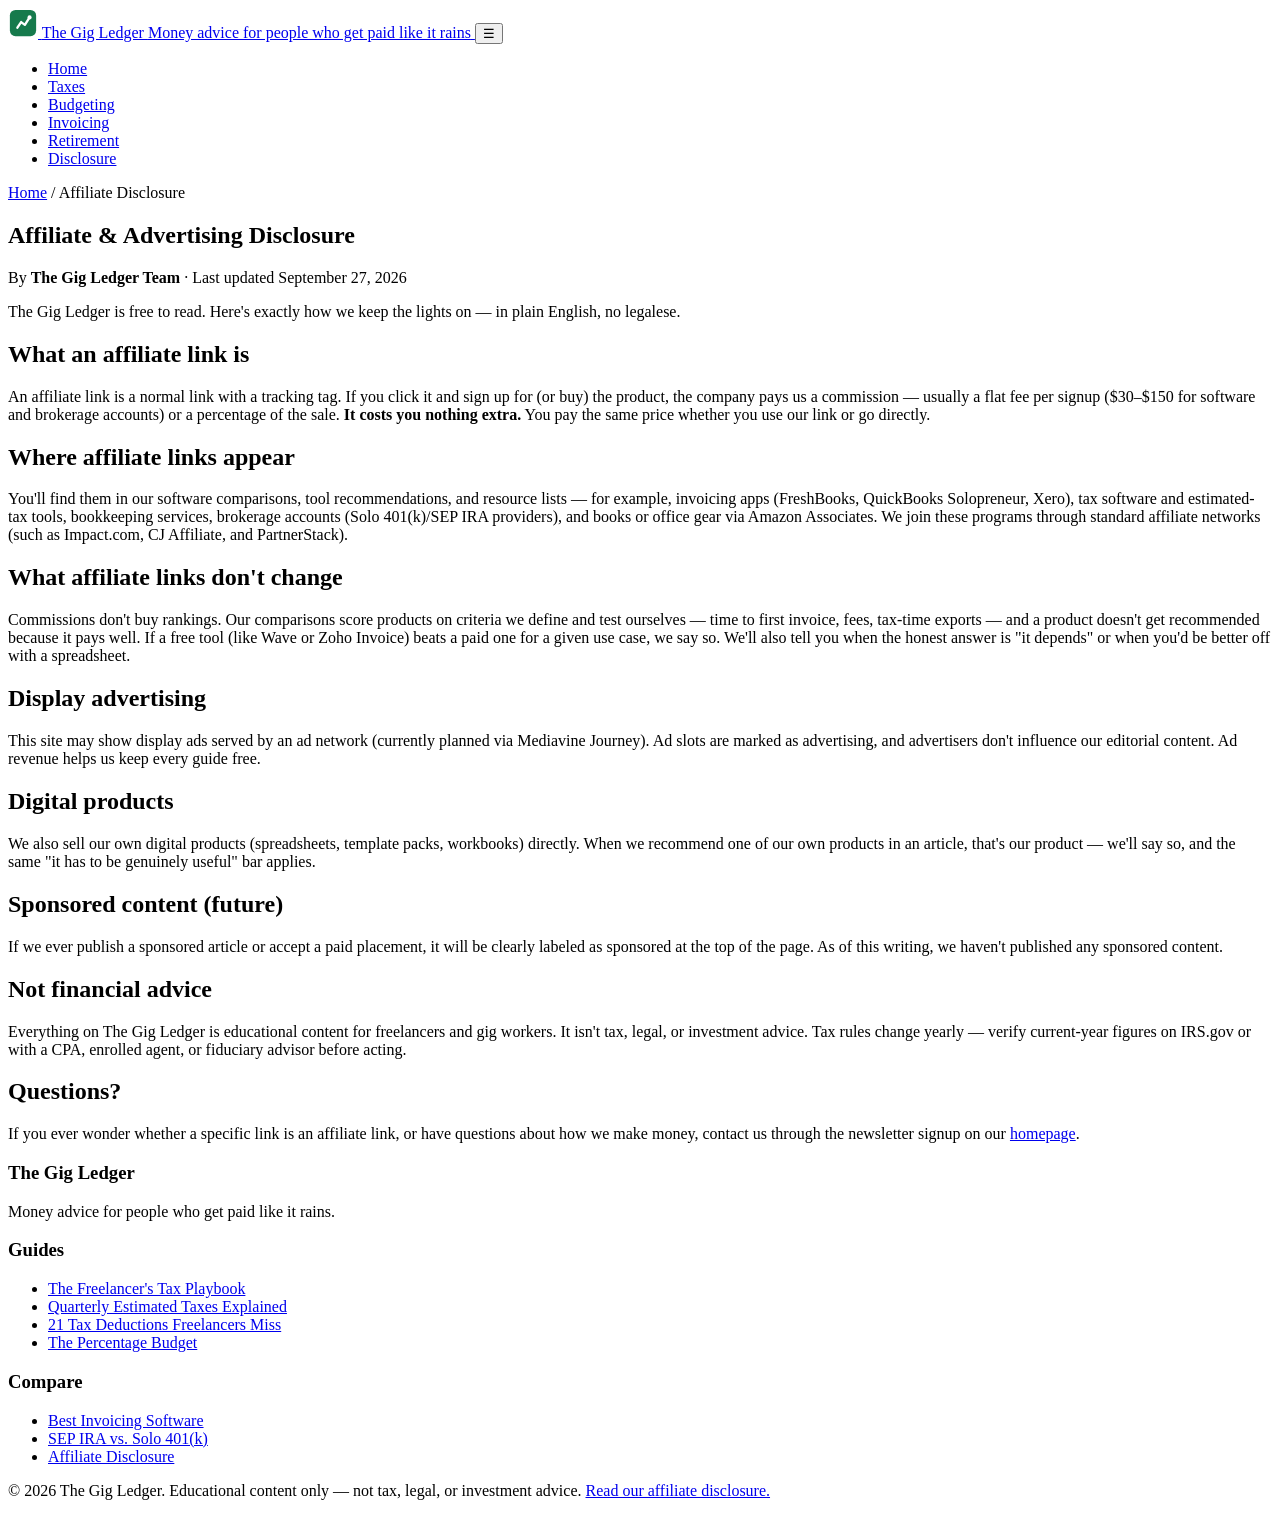
==== disclosure.html @ 4f0d86ac "Initial upload: The Gig Ledger - freelancer finance" ====
<!DOCTYPE html>
<html lang="en">
<head>
  <meta charset="UTF-8">
  <meta name="viewport" content="width=device-width, initial-scale=1.0">
  <!-- MEDIVAVINE/JOURNEY: paste ad network script here -->
  <title>Affiliate &amp; Advertising Disclosure — The Gig Ledger</title>
  <meta name="description" content="How The Gig Ledger makes money: plain-English disclosure of affiliate links, commissions, and display advertising.">
  <meta property="og:title" content="Affiliate & Advertising Disclosure — The Gig Ledger">
  <meta property="og:description" content="Plain-English disclosure of how The Gig Ledger earns money: affiliate links, commissions, and display advertising.">
  <meta property="og:type" content="website">
  <meta property="og:url" content="https://freelancer-finance.pages.dev/disclosure.html">
  <link rel="stylesheet" href="styles.css">
</head>
<body>

<header class="site-header">
  <div class="wrap">
    <a class="brand" href="index.html" aria-label="The Gig Ledger home">
      <svg width="30" height="30" viewBox="0 0 32 32" role="img" aria-label="The Gig Ledger logo">
        <rect x="2" y="2" width="28" height="28" rx="6" fill="#167a4c"/>
        <path d="M10 21 L14 15 L18 18 L23 10" stroke="#fff" stroke-width="2.5" fill="none" stroke-linecap="round" stroke-linejoin="round"/>
        <circle cx="23" cy="10" r="2.2" fill="#fff"/>
      </svg>
      <span>The Gig Ledger
        <span class="brand-tag">Money advice for people who get paid like it rains</span>
      </span>
    </a>
    <button class="nav-toggle" id="navToggle" aria-expanded="false" aria-controls="siteNav" aria-label="Toggle navigation">☰</button>
    <nav class="site-nav" id="siteNav" aria-label="Primary">
      <ul>
        <li><a href="index.html">Home</a></li>
        <li><a href="articles/the-freelancers-tax-playbook.html">Taxes</a></li>
        <li><a href="articles/the-percentage-budget.html">Budgeting</a></li>
        <li><a href="articles/best-invoicing-software-for-freelancers.html">Invoicing</a></li>
        <li><a href="articles/sep-ira-vs-solo-401k.html">Retirement</a></li>
        <li><a href="disclosure.html">Disclosure</a></li>
      </ul>
    </nav>
  </div>
</header>

<main class="article-page">
  <p class="breadcrumb"><a href="index.html">Home</a> / Affiliate Disclosure</p>

  <article>
    <h1>Affiliate &amp; Advertising Disclosure</h1>
    <p class="byline">By <strong>The Gig Ledger Team</strong> · Last updated September 27, 2026</p>

    <p class="article-intro">The Gig Ledger is free to read. Here's exactly how we keep the lights on — in plain English, no legalese.</p>

    <h2>What an affiliate link is</h2>
    <p>An affiliate link is a normal link with a tracking tag. If you click it and sign up for (or buy) the product, the company pays us a commission — usually a flat fee per signup ($30–$150 for software and brokerage accounts) or a percentage of the sale. <strong>It costs you nothing extra.</strong> You pay the same price whether you use our link or go directly.</p>

    <h2>Where affiliate links appear</h2>
    <p>You'll find them in our software comparisons, tool recommendations, and resource lists — for example, invoicing apps (FreshBooks, QuickBooks Solopreneur, Xero), tax software and estimated-tax tools, bookkeeping services, brokerage accounts (Solo 401(k)/SEP IRA providers), and books or office gear via Amazon Associates. We join these programs through standard affiliate networks (such as Impact.com, CJ Affiliate, and PartnerStack).</p>

    <h2>What affiliate links don't change</h2>
    <p>Commissions don't buy rankings. Our comparisons score products on criteria we define and test ourselves — time to first invoice, fees, tax-time exports — and a product doesn't get recommended because it pays well. If a free tool (like Wave or Zoho Invoice) beats a paid one for a given use case, we say so. We'll also tell you when the honest answer is "it depends" or when you'd be better off with a spreadsheet.</p>

    <h2>Display advertising</h2>
    <p>This site may show display ads served by an ad network (currently planned via Mediavine Journey). Ad slots are marked as advertising, and advertisers don't influence our editorial content. Ad revenue helps us keep every guide free.</p>

    <h2>Digital products</h2>
    <p>We also sell our own digital products (spreadsheets, template packs, workbooks) directly. When we recommend one of our own products in an article, that's our product — we'll say so, and the same "it has to be genuinely useful" bar applies.</p>

    <h2>Sponsored content (future)</h2>
    <p>If we ever publish a sponsored article or accept a paid placement, it will be clearly labeled as sponsored at the top of the page. As of this writing, we haven't published any sponsored content.</p>

    <h2>Not financial advice</h2>
    <p>Everything on The Gig Ledger is educational content for freelancers and gig workers. It isn't tax, legal, or investment advice. Tax rules change yearly — verify current-year figures on IRS.gov or with a CPA, enrolled agent, or fiduciary advisor before acting.</p>

    <h2>Questions?</h2>
    <p>If you ever wonder whether a specific link is an affiliate link, or have questions about how we make money, contact us through the newsletter signup on our <a href="index.html">homepage</a>.</p>
    <!-- OWNER: replace with a real contact email address when the site launches. -->
  </article>
</main>

<footer class="site-footer">
  <div class="wrap">
    <div>
      <h3>The Gig Ledger</h3>
      <p>Money advice for people who get paid like it rains.</p>
    </div>
    <div>
      <h3>Guides</h3>
      <ul>
        <li><a href="articles/the-freelancers-tax-playbook.html">The Freelancer's Tax Playbook</a></li>
        <li><a href="articles/quarterly-estimated-taxes-explained.html">Quarterly Estimated Taxes Explained</a></li>
        <li><a href="articles/21-tax-deductions-freelancers-miss.html">21 Tax Deductions Freelancers Miss</a></li>
        <li><a href="articles/the-percentage-budget.html">The Percentage Budget</a></li>
      </ul>
    </div>
    <div>
      <h3>Compare</h3>
      <ul>
        <li><a href="articles/best-invoicing-software-for-freelancers.html">Best Invoicing Software</a></li>
        <li><a href="articles/sep-ira-vs-solo-401k.html">SEP IRA vs. Solo 401(k)</a></li>
        <li><a href="disclosure.html">Affiliate Disclosure</a></li>
      </ul>
    </div>
  </div>
  <div class="wrap">
    <p class="footer-bottom">© 2026 The Gig Ledger. Educational content only — not tax, legal, or investment advice. <a href="disclosure.html">Read our affiliate disclosure.</a></p>
  </div>
</footer>

<script>
(function () {
  var toggle = document.getElementById('navToggle');
  var nav = document.getElementById('siteNav');
  if (toggle && nav) {
    toggle.addEventListener('click', function () {
      var open = nav.classList.toggle('open');
      toggle.setAttribute('aria-expanded', open ? 'true' : 'false');
    });
  }
})();
</script>

</body>
</html>
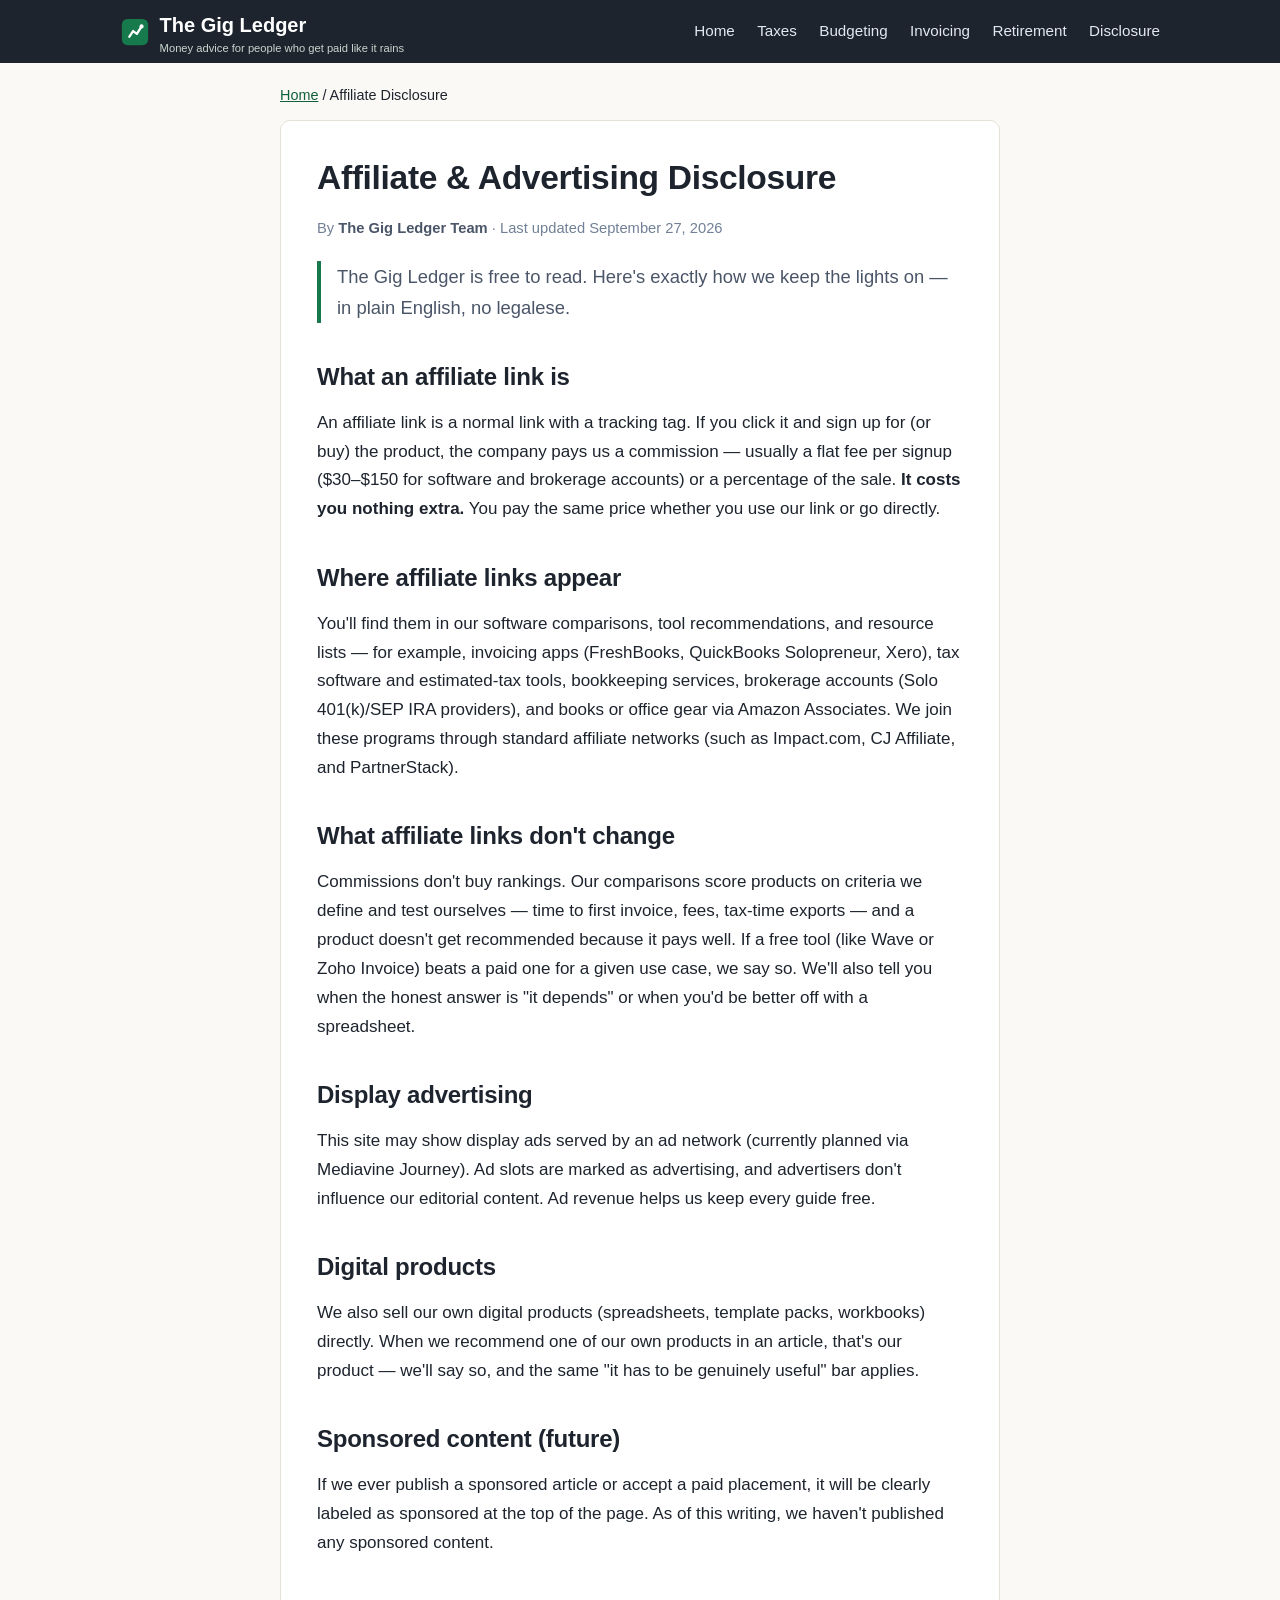
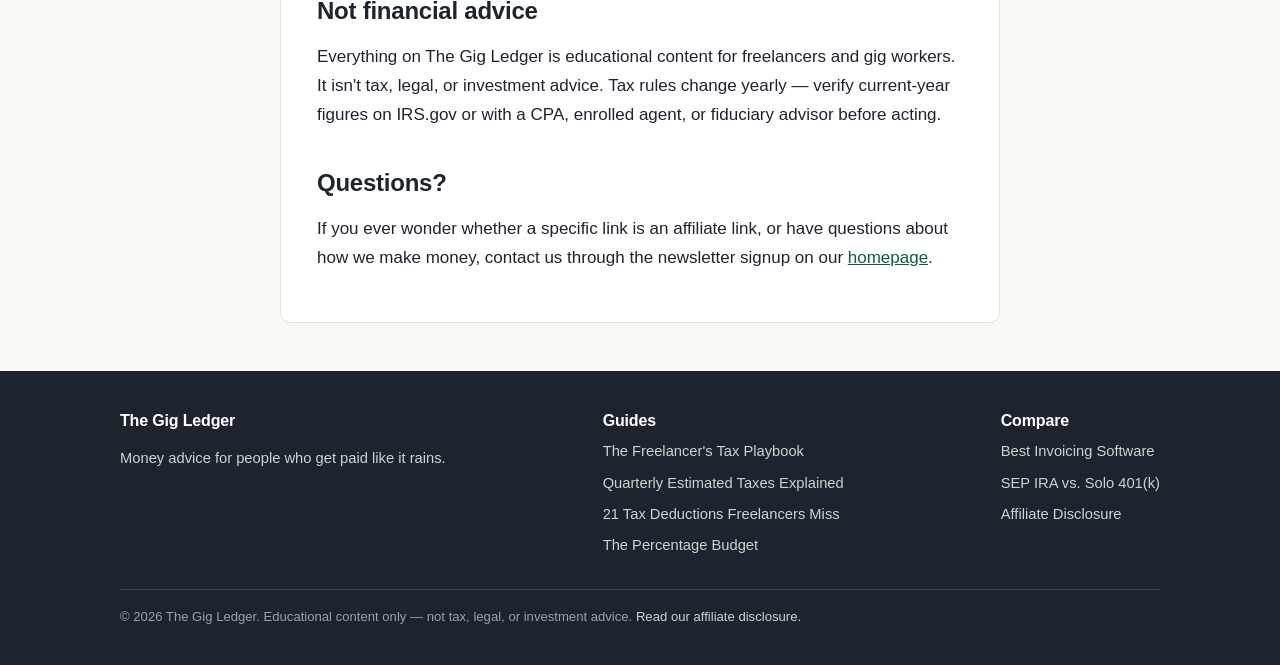
==== commit 0db0c1ba: "Improvement pass: update disclosure.html" ====
--- a/disclosure.html
+++ b/disclosure.html
@@ -114,6 +114,13 @@
       var open = nav.classList.toggle('open');
       toggle.setAttribute('aria-expanded', open ? 'true' : 'false');
     });
+    document.addEventListener('keydown', function (e) {
+      if (e.key === 'Escape' && nav.classList.contains('open')) {
+        nav.classList.remove('open');
+        toggle.setAttribute('aria-expanded', 'false');
+        toggle.focus();
+      }
+    });
   }
 })();
 </script>
--- a/styles.css
+++ b/styles.css
@@ -0,0 +1,305 @@
+/* The Gig Ledger — editorial blog styles */
+:root {
+  --accent: #167a4c;
+  --accent-dark: #0f5f3b;
+  --accent-tint: #e9f5ee;
+  --ink: #1e242e;
+  --ink-soft: #4a5568;
+  --ink-faint: #718096;
+  --paper: #ffffff;
+  --paper-warm: #faf9f6;
+  --rule: #e6e1d8;
+  --radius: 10px;
+}
+
+* { box-sizing: border-box; }
+
+body {
+  margin: 0;
+  font-family: -apple-system, BlinkMacSystemFont, "Segoe UI", Roboto, Helvetica, Arial, sans-serif;
+  color: var(--ink);
+  background: var(--paper-warm);
+  line-height: 1.7;
+  font-size: 1.0625rem;
+}
+
+h1, h2, h3 {
+  line-height: 1.25;
+  letter-spacing: -0.01em;
+  margin-top: 1.6em;
+  margin-bottom: 0.5em;
+}
+
+h1 { font-size: 2.1rem; }
+h2 { font-size: 1.5rem; }
+h3 { font-size: 1.15rem; }
+
+a { color: var(--accent-dark); }
+a:hover { color: var(--accent); }
+
+img, svg { max-width: 100%; height: auto; }
+
+.wrap {
+  max-width: 1080px;
+  margin: 0 auto;
+  padding: 0 1.25rem;
+}
+
+/* ---------- Header / nav ---------- */
+.site-header {
+  background: var(--ink);
+  color: #fff;
+  position: sticky;
+  top: 0;
+  z-index: 50;
+}
+
+.site-header .wrap {
+  display: flex;
+  align-items: center;
+  justify-content: space-between;
+  min-height: 3.75rem;
+  padding-top: 0.5rem;
+  padding-bottom: 0.5rem;
+}
+
+.brand {
+  display: flex;
+  align-items: center;
+  gap: 0.6rem;
+  text-decoration: none;
+  color: #fff;
+  font-weight: 800;
+  font-size: 1.25rem;
+}
+
+.brand svg { flex: 0 0 auto; }
+
+.brand-tag {
+  display: block;
+  font-size: 0.7rem;
+  font-weight: 400;
+  color: #c9d6cf;
+  line-height: 1.2;
+}
+
+.nav-toggle {
+  display: none;
+  background: transparent;
+  border: 1px solid #4a5568;
+  border-radius: 6px;
+  color: #fff;
+  padding: 0.4rem 0.65rem;
+  font-size: 1rem;
+  cursor: pointer;
+}
+
+.site-nav ul {
+  list-style: none;
+  margin: 0;
+  padding: 0;
+  display: flex;
+  gap: 1.4rem;
+}
+
+.site-nav a {
+  color: #e2e8f0;
+  text-decoration: none;
+  font-size: 0.95rem;
+}
+
+.site-nav a:hover { color: #9ae6b4; }
+
+/* ---------- Hero ---------- */
+.hero {
+  background: var(--ink);
+  color: #fff;
+  padding: 3.5rem 0 3rem;
+  border-top: 4px solid var(--accent);
+}
+
+.hero h1 { margin-top: 0; font-size: 2.6rem; }
+
+.hero .tagline {
+  color: #9ae6b4;
+  font-size: 1.25rem;
+  font-weight: 600;
+  margin: 0.5rem 0;
+}
+
+.hero p.lede { color: #d6dee6; max-width: 40rem; }
+
+/* ---------- Cards ---------- */
+.section-title {
+  font-size: 1.35rem;
+  margin: 2.5rem 0 1.25rem;
+  padding-bottom: 0.5rem;
+  border-bottom: 3px solid var(--accent);
+  display: inline-block;
+}
+
+.card-grid {
+  display: grid;
+  grid-template-columns: repeat(auto-fill, minmax(300px, 1fr));
+  gap: 1.25rem;
+  margin-bottom: 2rem;
+}
+
+.card {
+  background: var(--paper);
+  border: 1px solid var(--rule);
+  border-radius: var(--radius);
+  padding: 1.5rem;
+  display: flex;
+  flex-direction: column;
+  gap: 0.5rem;
+  text-decoration: none;
+  color: inherit;
+  transition: transform 0.12s ease, box-shadow 0.12s ease;
+}
+
+.card:hover { transform: translateY(-2px); box-shadow: 0 8px 24px rgba(20, 30, 25, 0.08); }
+
+.card .kicker {
+  text-transform: uppercase;
+  font-size: 0.72rem;
+  letter-spacing: 0.08em;
+  color: var(--accent-dark);
+  font-weight: 700;
+}
+
+.card h3 { margin: 0; font-size: 1.15rem; }
+.card h3 a { text-decoration: none; color: var(--ink); }
+.card h3 a:hover { color: var(--accent-dark); }
+
+.card p.excerpt { margin: 0; color: var(--ink-soft); font-size: 0.95rem; flex: 1; }
+
+.card .card-meta { font-size: 0.82rem; color: var(--ink-faint); }
+
+.card.featured {
+  border-left: 6px solid var(--accent);
+  background: linear-gradient(180deg, var(--accent-tint), var(--paper) 70%);
+}
+
+/* ---------- About / start here ---------- */
+.start-here {
+  background: var(--paper);
+  border: 1px solid var(--rule);
+  border-radius: var(--radius);
+  padding: 2rem;
+  margin: 2rem 0;
+}
+
+.start-here h2 { margin-top: 0; }
+
+.start-here ol { padding-left: 1.25rem; }
+.start-here li { margin-bottom: 0.75rem; }
+
+/* ---------- Newsletter card ---------- */
+.newsletter-card {
+  background: var(--ink);
+  color: #fff;
+  border-radius: var(--radius);
+  padding: 2.25rem;
+  margin: 2rem 0 2.5rem;
+  text-align: center;
+  border-top: 4px solid var(--accent);
+}
+
+.newsletter-card h2 { margin-top: 0; color: #fff; }
+.newsletter-card p { color: #d6dee6; max-width: 32rem; margin: 0.5rem auto 0; }
+
+/* ---------- Article pages ---------- */
+.article-page { max-width: 760px; margin: 0 auto; padding: 0 1.25rem; }
+
+.breadcrumb { margin: 1.25rem 0 0.5rem; font-size: 0.9rem; }
+
+.article-page article { background: var(--paper); border-radius: var(--radius); padding: 2rem 2.25rem; margin-top: 0.75rem; border: 1px solid var(--rule); }
+
+.article-page h1 { margin-top: 0.25rem; }
+
+.byline { color: var(--ink-faint); font-size: 0.92rem; margin-bottom: 1rem; }
+.byline strong { color: var(--ink-soft); }
+
+.article-intro { font-size: 1.15rem; color: var(--ink-soft); border-left: 4px solid var(--accent); padding-left: 1rem; margin: 1.25rem 0 1.75rem; }
+
+.disclosure-note {
+  background: var(--accent-tint);
+  border: 1px solid #bfe0cd;
+  border-radius: 8px;
+  padding: 0.75rem 1rem;
+  font-size: 0.88rem;
+  margin-bottom: 1.75rem;
+}
+
+table { width: 100%; border-collapse: collapse; margin: 1.25rem 0; font-size: 0.95rem; }
+th, td { text-align: left; padding: 0.6rem 0.75rem; border-bottom: 1px solid var(--rule); }
+th { background: var(--accent-tint); font-weight: 700; }
+tr:last-child td { border-bottom: none; }
+
+blockquote { border-left: 4px solid var(--accent); margin: 1.5rem 0; padding: 0.5rem 1rem; color: var(--ink-soft); background: var(--accent-tint); border-radius: 0 8px 8px 0; }
+
+.callout {
+  background: var(--accent-tint);
+  border: 1px solid #bfe0cd;
+  border-radius: 8px;
+  padding: 1rem 1.25rem;
+  margin: 1.5rem 0;
+}
+
+.faq { margin-top: 2rem; }
+.faq details { border: 1px solid var(--rule); border-radius: 8px; margin-bottom: 0.6rem; padding: 0.8rem 1rem; background: var(--paper-warm); }
+.faq summary { font-weight: 700; cursor: pointer; }
+
+.keep-reading { margin-top: 2.5rem; padding-top: 1.5rem; border-top: 2px solid var(--rule); }
+.keep-reading h2 { margin-top: 0; }
+.keep-reading ul { list-style: none; padding: 0; }
+.keep-reading li { margin-bottom: 0.6rem; }
+
+/* ---------- Footer ---------- */
+.site-footer {
+  background: var(--ink);
+  color: #c9d6cf;
+  margin-top: 3rem;
+  padding: 2.5rem 0 1.5rem;
+  font-size: 0.92rem;
+}
+
+.site-footer .wrap { display: flex; flex-wrap: wrap; gap: 2rem; justify-content: space-between; }
+
+.site-footer h3 { color: #fff; font-size: 1rem; margin-top: 0; }
+
+.site-footer ul { list-style: none; padding: 0; margin: 0; }
+.site-footer li { margin-bottom: 0.4rem; }
+.site-footer a { color: #c9d6cf; text-decoration: none; }
+.site-footer a:hover { color: #9ae6b4; }
+
+.footer-bottom { width: 100%; margin-top: 1.5rem; padding-top: 1rem; border-top: 1px solid #3a4454; font-size: 0.82rem; color: #93a3b1; }
+
+/* ---------- Responsive ---------- */
+@media (max-width: 720px) {
+  h1 { font-size: 1.7rem; }
+  .hero h1 { font-size: 2rem; }
+  .hero { padding: 2.5rem 0 2rem; }
+
+  .nav-toggle { display: block; }
+
+  .site-nav {
+    display: none;
+    position: absolute;
+    top: 100%;
+    left: 0;
+    right: 0;
+    background: var(--ink);
+    border-top: 1px solid #3a4454;
+  }
+  .site-header { position: relative; }
+  .site-nav.open { display: block; }
+  .site-nav ul { flex-direction: column; gap: 0; padding: 0.5rem 1.25rem 1rem; }
+  .site-nav li { padding: 0.55rem 0; border-bottom: 1px solid #3a4454; }
+  .site-nav li:last-child { border-bottom: none; }
+
+  .article-page article { padding: 1.4rem 1.25rem; }
+  .start-here, .newsletter-card { padding: 1.5rem 1.25rem; }
+  table { display: block; overflow-x: auto; }
+}
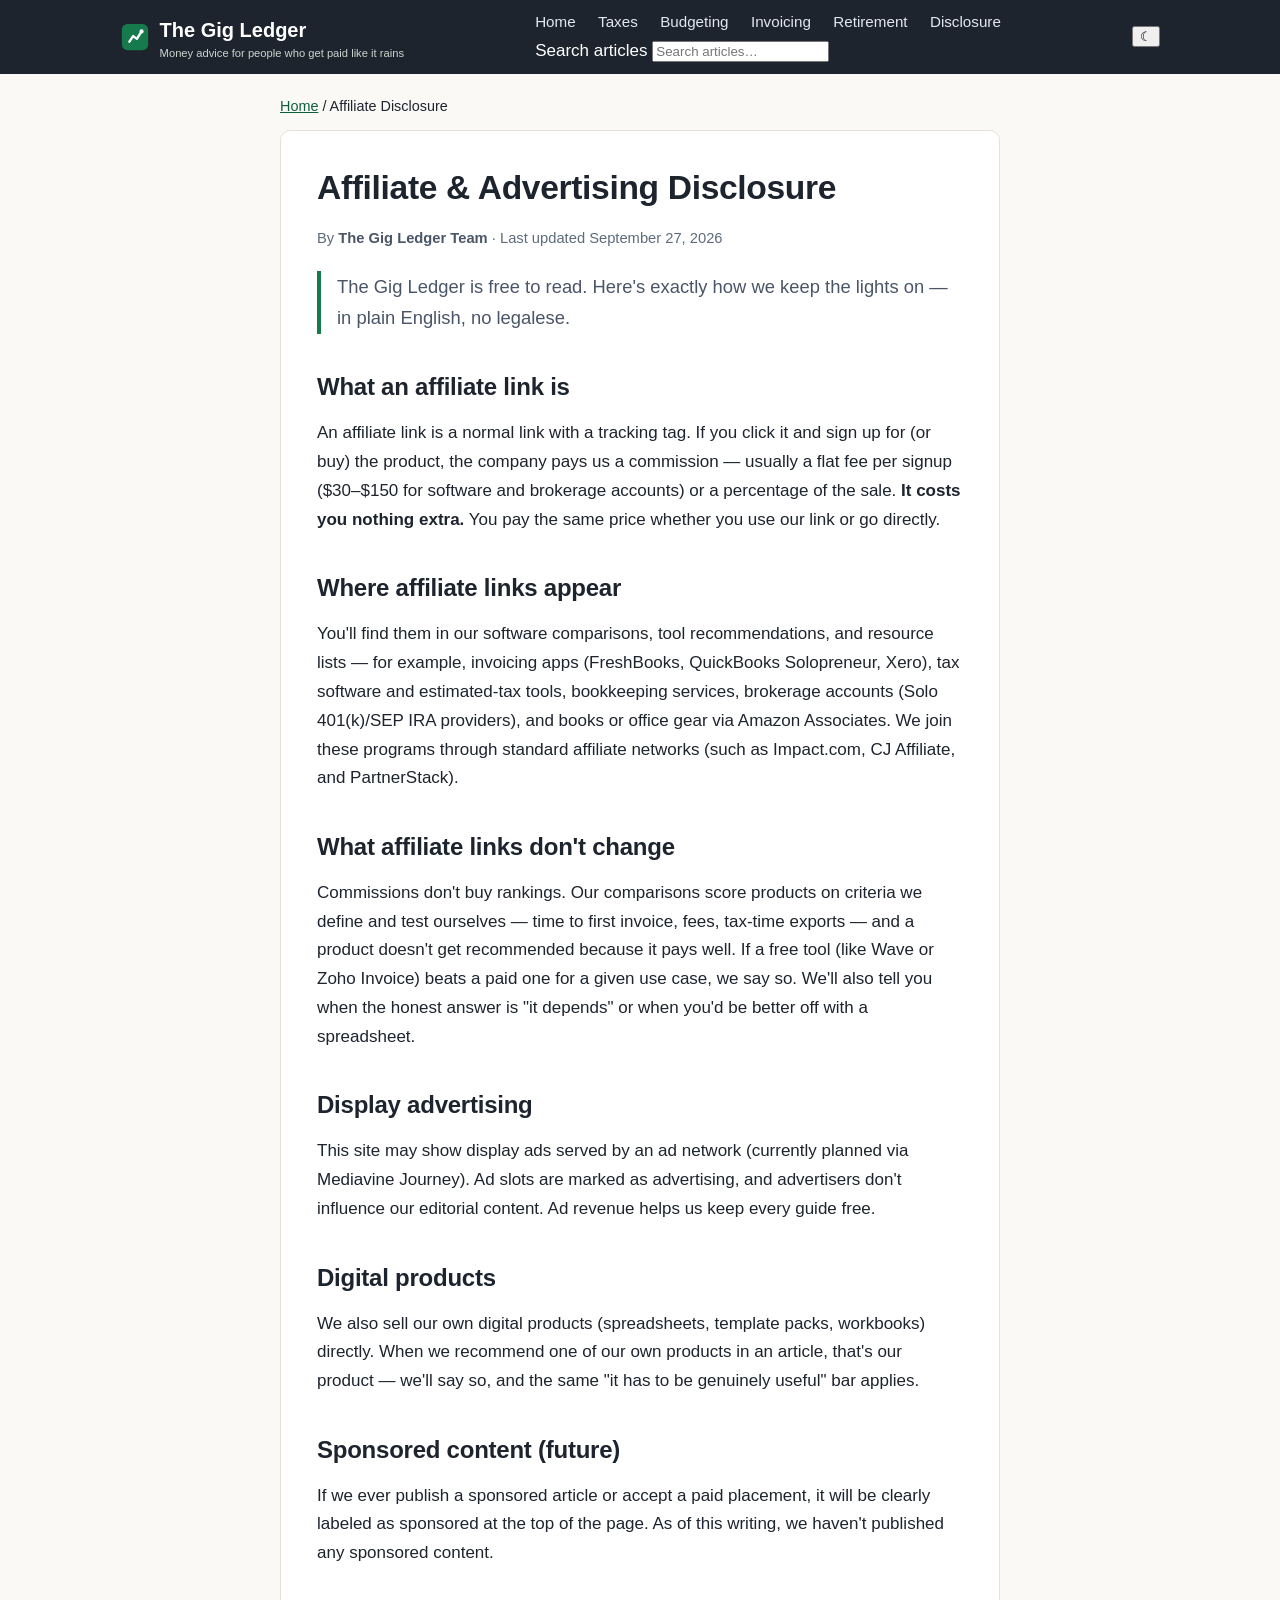
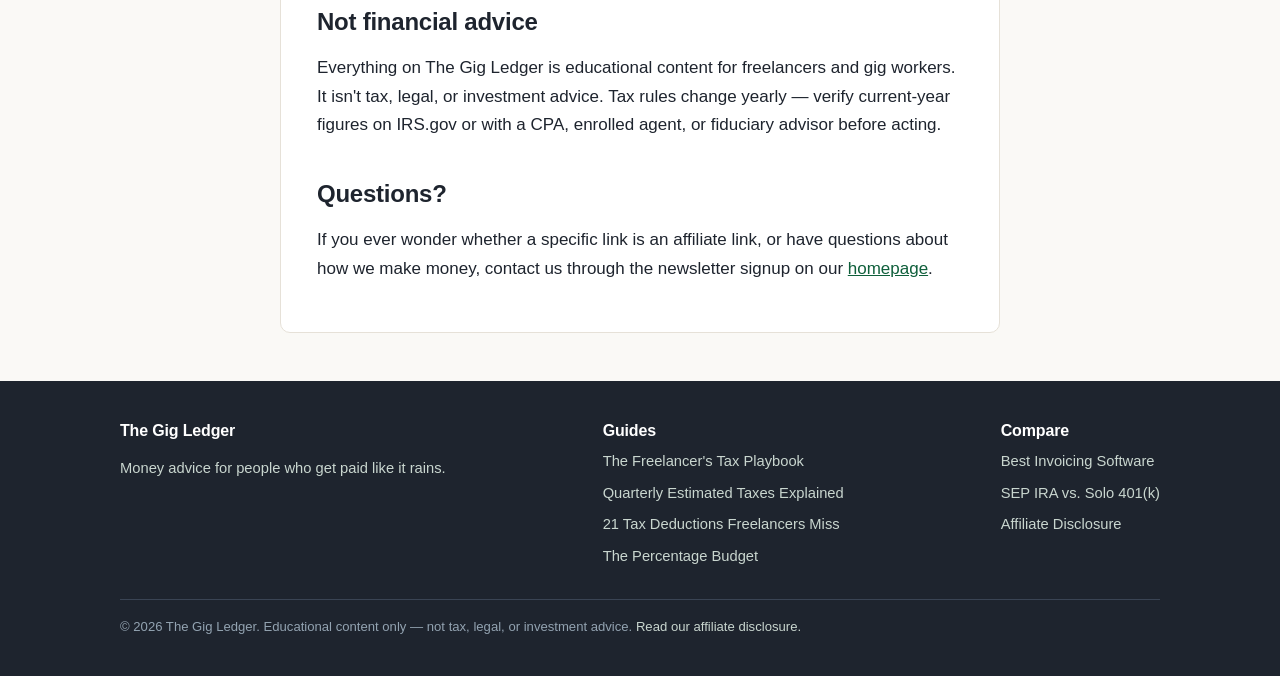
==== commit 893fcad2: "Update disclosure.html (functionality upgrade)" ====
--- a/disclosure.html
+++ b/disclosure.html
@@ -11,6 +11,11 @@
   <meta property="og:type" content="website">
   <meta property="og:url" content="https://freelancer-finance.pages.dev/disclosure.html">
   <link rel="stylesheet" href="styles.css">
+<script>
+/* Theme bootstrap: apply the saved theme (or prefers-color-scheme) before first paint. */
+(function(){try{var t=localStorage.getItem('gigledger-theme');if(!t){t=window.matchMedia&&window.matchMedia('(prefers-color-scheme: dark)').matches?'dark':'light';}document.documentElement.setAttribute('data-theme',t);}catch(e){}})();
+</script>
+<script src="assets/site.js" defer></script>
 </head>
 <body>
 
@@ -26,7 +31,6 @@
         <span class="brand-tag">Money advice for people who get paid like it rains</span>
       </span>
     </a>
-    <button class="nav-toggle" id="navToggle" aria-expanded="false" aria-controls="siteNav" aria-label="Toggle navigation">☰</button>
     <nav class="site-nav" id="siteNav" aria-label="Primary">
       <ul>
         <li><a href="index.html">Home</a></li>
@@ -36,7 +40,17 @@
         <li><a href="articles/sep-ira-vs-solo-401k.html">Retirement</a></li>
         <li><a href="disclosure.html">Disclosure</a></li>
       </ul>
+      <form class="site-search" role="search" onsubmit="return false;">
+        <label class="visually-hidden" for="siteSearch">Search articles</label>
+        <input id="siteSearch" class="site-search-input" type="search" name="q" placeholder="Search articles…" autocomplete="off" aria-expanded="false" aria-controls="searchResults" role="combobox" aria-autocomplete="list">
+        <div class="site-search-results" id="searchResults" role="listbox" hidden></div>
+      </form>
+
     </nav>
+    <div class="header-buttons">
+      <button class="theme-toggle" id="themeToggle" type="button" aria-pressed="false" aria-label="Switch to dark mode"><span class="theme-icon" aria-hidden="true">☾</span></button>
+      <button class="nav-toggle" id="navToggle" aria-expanded="false" aria-controls="siteNav" aria-label="Toggle navigation">☰</button>
+    </div>
   </div>
 </header>
 
@@ -105,25 +119,5 @@
   </div>
 </footer>
 
-<script>
-(function () {
-  var toggle = document.getElementById('navToggle');
-  var nav = document.getElementById('siteNav');
-  if (toggle && nav) {
-    toggle.addEventListener('click', function () {
-      var open = nav.classList.toggle('open');
-      toggle.setAttribute('aria-expanded', open ? 'true' : 'false');
-    });
-    document.addEventListener('keydown', function (e) {
-      if (e.key === 'Escape' && nav.classList.contains('open')) {
-        nav.classList.remove('open');
-        toggle.setAttribute('aria-expanded', 'false');
-        toggle.focus();
-      }
-    });
-  }
-})();
-</script>
-
 </body>
 </html>
--- a/styles.css
+++ b/styles.css
@@ -5,7 +5,7 @@
   --accent-tint: #e9f5ee;
   --ink: #1e242e;
   --ink-soft: #4a5568;
-  --ink-faint: #718096;
+  --ink-faint: #5d6b7d;
   --paper: #ffffff;
   --paper-warm: #faf9f6;
   --rule: #e6e1d8;
@@ -37,6 +37,21 @@
 a { color: var(--accent-dark); }
 a:hover { color: var(--accent); }
 
+/* Visible keyboard focus everywhere */
+a:focus-visible,
+button:focus-visible,
+summary:focus-visible,
+.card:focus-visible {
+  outline: 3px solid var(--accent);
+  outline-offset: 2px;
+  border-radius: 4px;
+}
+.site-header a:focus-visible,
+.site-header button:focus-visible,
+.site-footer a:focus-visible {
+  outline-color: #9ae6b4;
+}
+
 img, svg { max-width: 100%; height: auto; }
 
 .wrap {
@@ -112,7 +127,9 @@
 
 /* ---------- Hero ---------- */
 .hero {
-  background: var(--ink);
+  background-color: var(--ink);
+  background-image:
+    repeating-linear-gradient(-45deg, rgba(255, 255, 255, 0.022) 0 14px, transparent 14px 28px);
   color: #fff;
   padding: 3.5rem 0 3rem;
   border-top: 4px solid var(--accent);
@@ -166,6 +183,15 @@
   letter-spacing: 0.08em;
   color: var(--accent-dark);
   font-weight: 700;
+  display: inline-flex;
+  align-items: center;
+  gap: 0.45rem;
+}
+
+.card .kicker svg {
+  width: 1rem;
+  height: 1rem;
+  flex: 0 0 auto;
 }
 
 .card h3 { margin: 0; font-size: 1.15rem; }
